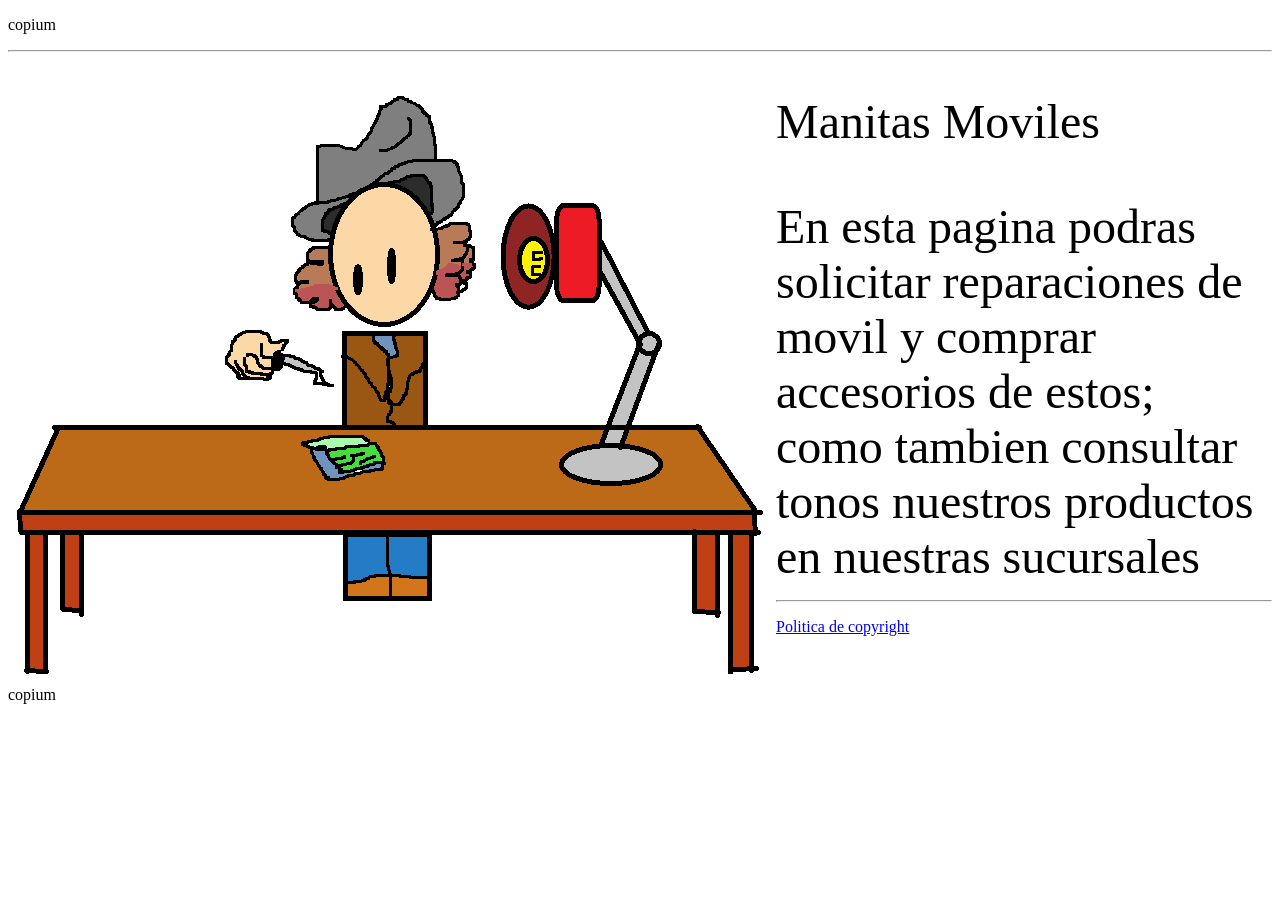
==== index.html @ 9a7a2633 "Update index.html" ====
<!DOCTYPE html>
<html>
<head>
<title>
  Manitas Moviles
</title>
</head>
<body>
  <header>
    <p>copium</p>  
  </header>
  <hr>
  <img src="logo.png" alt="Descripción de mi imagen" align = left>
  <br>
<p align = rigth > <font size ="+20" >Manitas Moviles </font></p>
   <br>
  <p><font size ="+5"> En esta pagina podras solicitar reparaciones de movil y comprar accesorios de estos; como tambien consultar tonos nuestros productos en nuestras sucursales </font></p> 

<hr>  
    <footer>
     <p align = rigth ><a href="DerechosDeAutor.html"  >Politica de copyright</a></p> 
      <br>
      
    <p>copium</p>
  </footer>
</body>

</html>
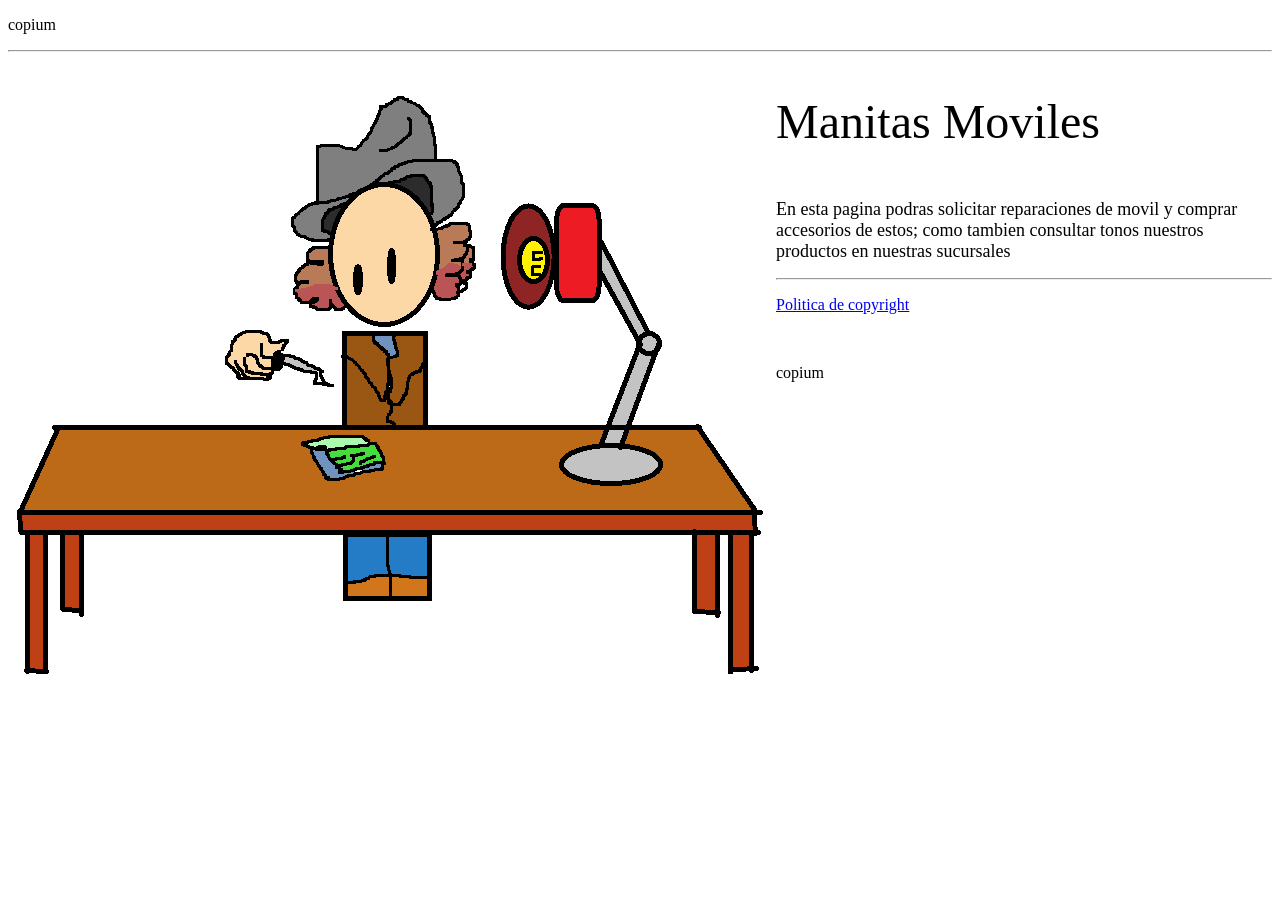
==== commit 82360b87: "Update index.html" ====
--- a/index.html
+++ b/index.html
@@ -14,7 +14,7 @@
   <br>
 <p align = rigth > <font size ="+20" >Manitas Moviles </font></p>
    <br>
-  <p><font size ="+5"> En esta pagina podras solicitar reparaciones de movil y comprar accesorios de estos; como tambien consultar tonos nuestros productos en nuestras sucursales </font></p> 
+  <p><font size ="+1"> En esta pagina podras solicitar reparaciones de movil y comprar accesorios de estos; como tambien consultar tonos nuestros productos en nuestras sucursales </font></p> 
 
 <hr>  
     <footer>
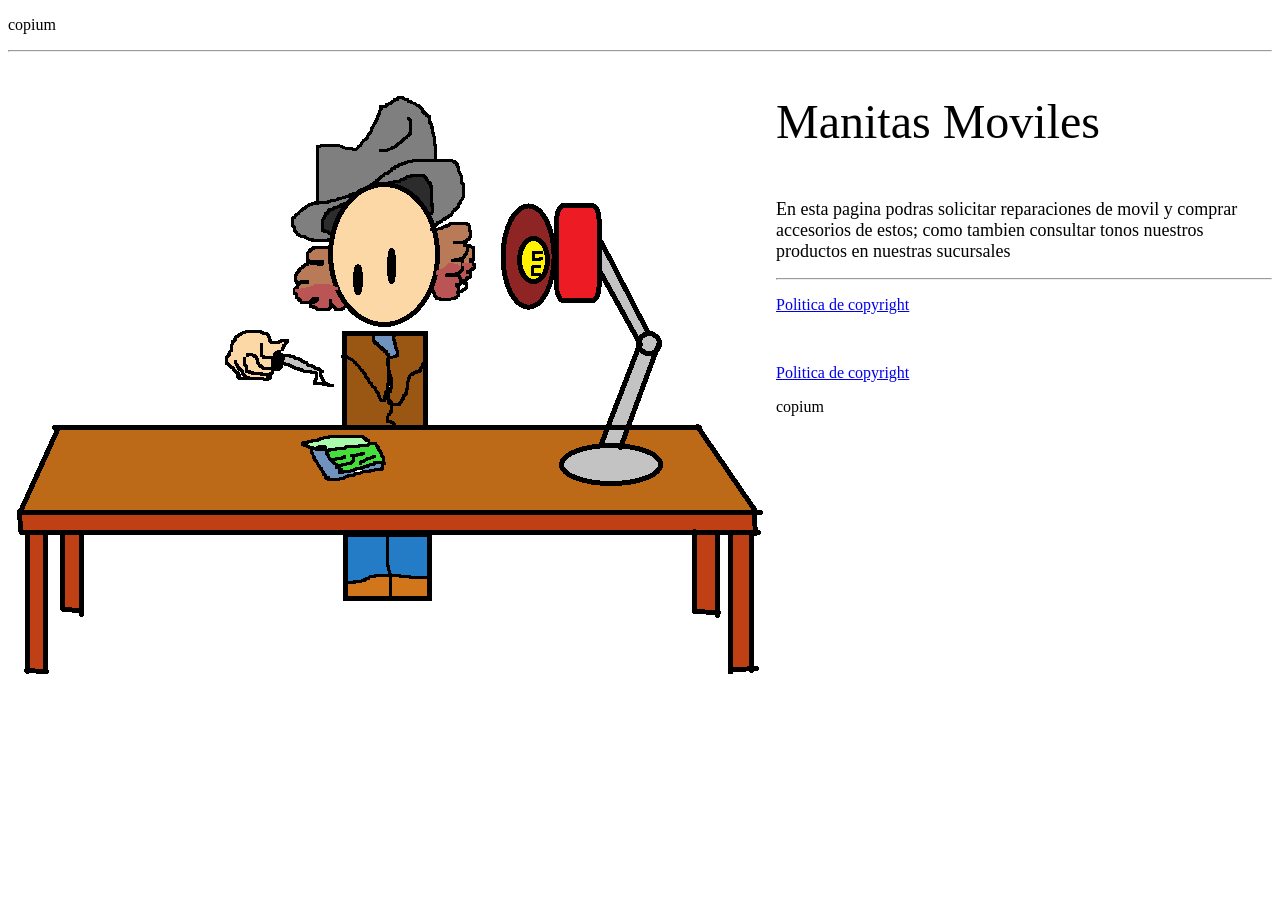
==== commit f02b0a88: "Update index.html" ====
--- a/index.html
+++ b/index.html
@@ -20,6 +20,7 @@
     <footer>
      <p align = rigth ><a href="DerechosDeAutor.html"  >Politica de copyright</a></p> 
       <br>
+     <p align = rigth ><a href="politica de privacidad.html"  >Politica de copyright</a></p> 
       
     <p>copium</p>
   </footer>
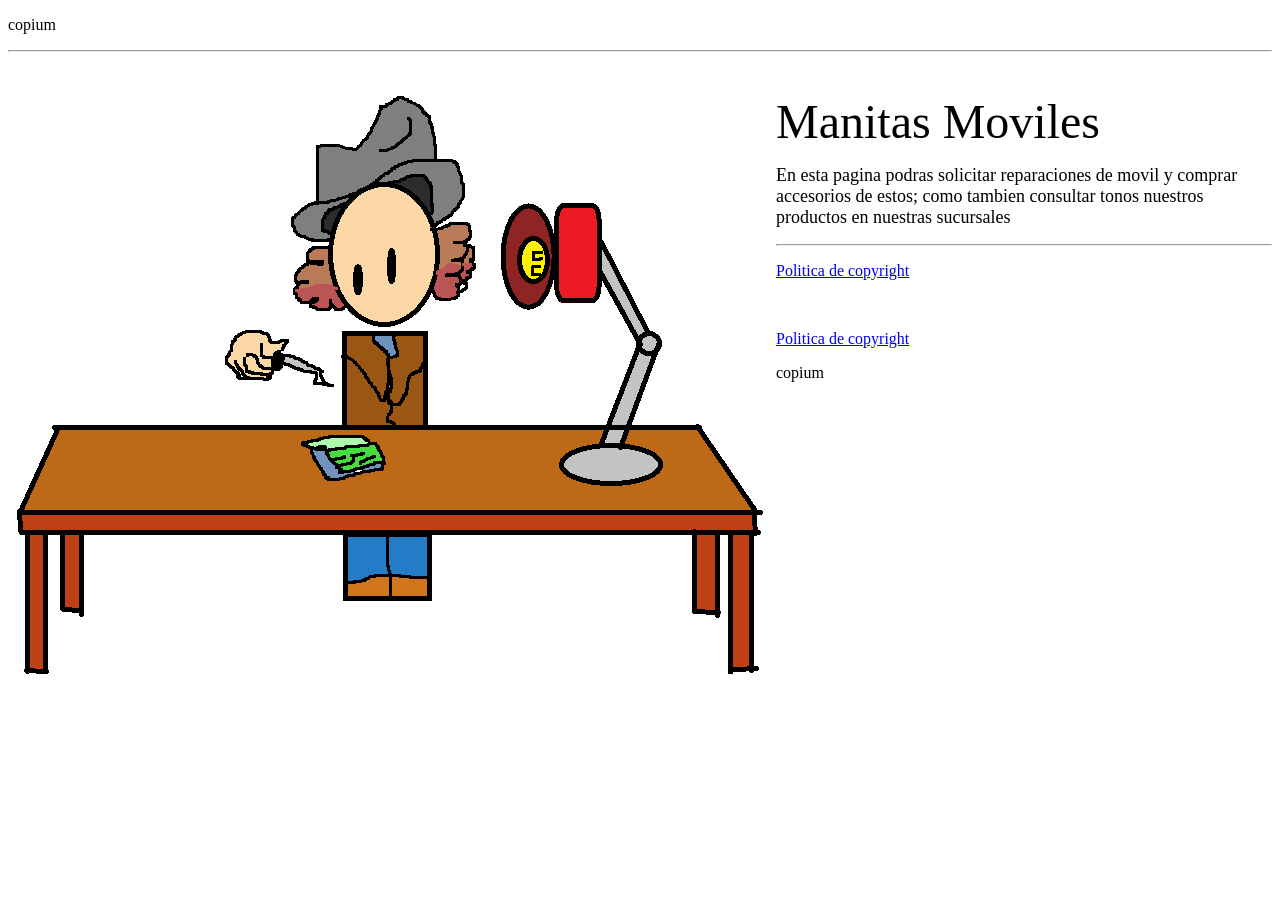
==== commit aec837ba: "Update index.html" ====
--- a/index.html
+++ b/index.html
@@ -13,7 +13,7 @@
   <img src="logo.png" alt="Descripción de mi imagen" align = left>
   <br>
 <p align = rigth > <font size ="+20" >Manitas Moviles </font></p>
-   <br>
+   
   <p><font size ="+1"> En esta pagina podras solicitar reparaciones de movil y comprar accesorios de estos; como tambien consultar tonos nuestros productos en nuestras sucursales </font></p> 
 
 <hr>  
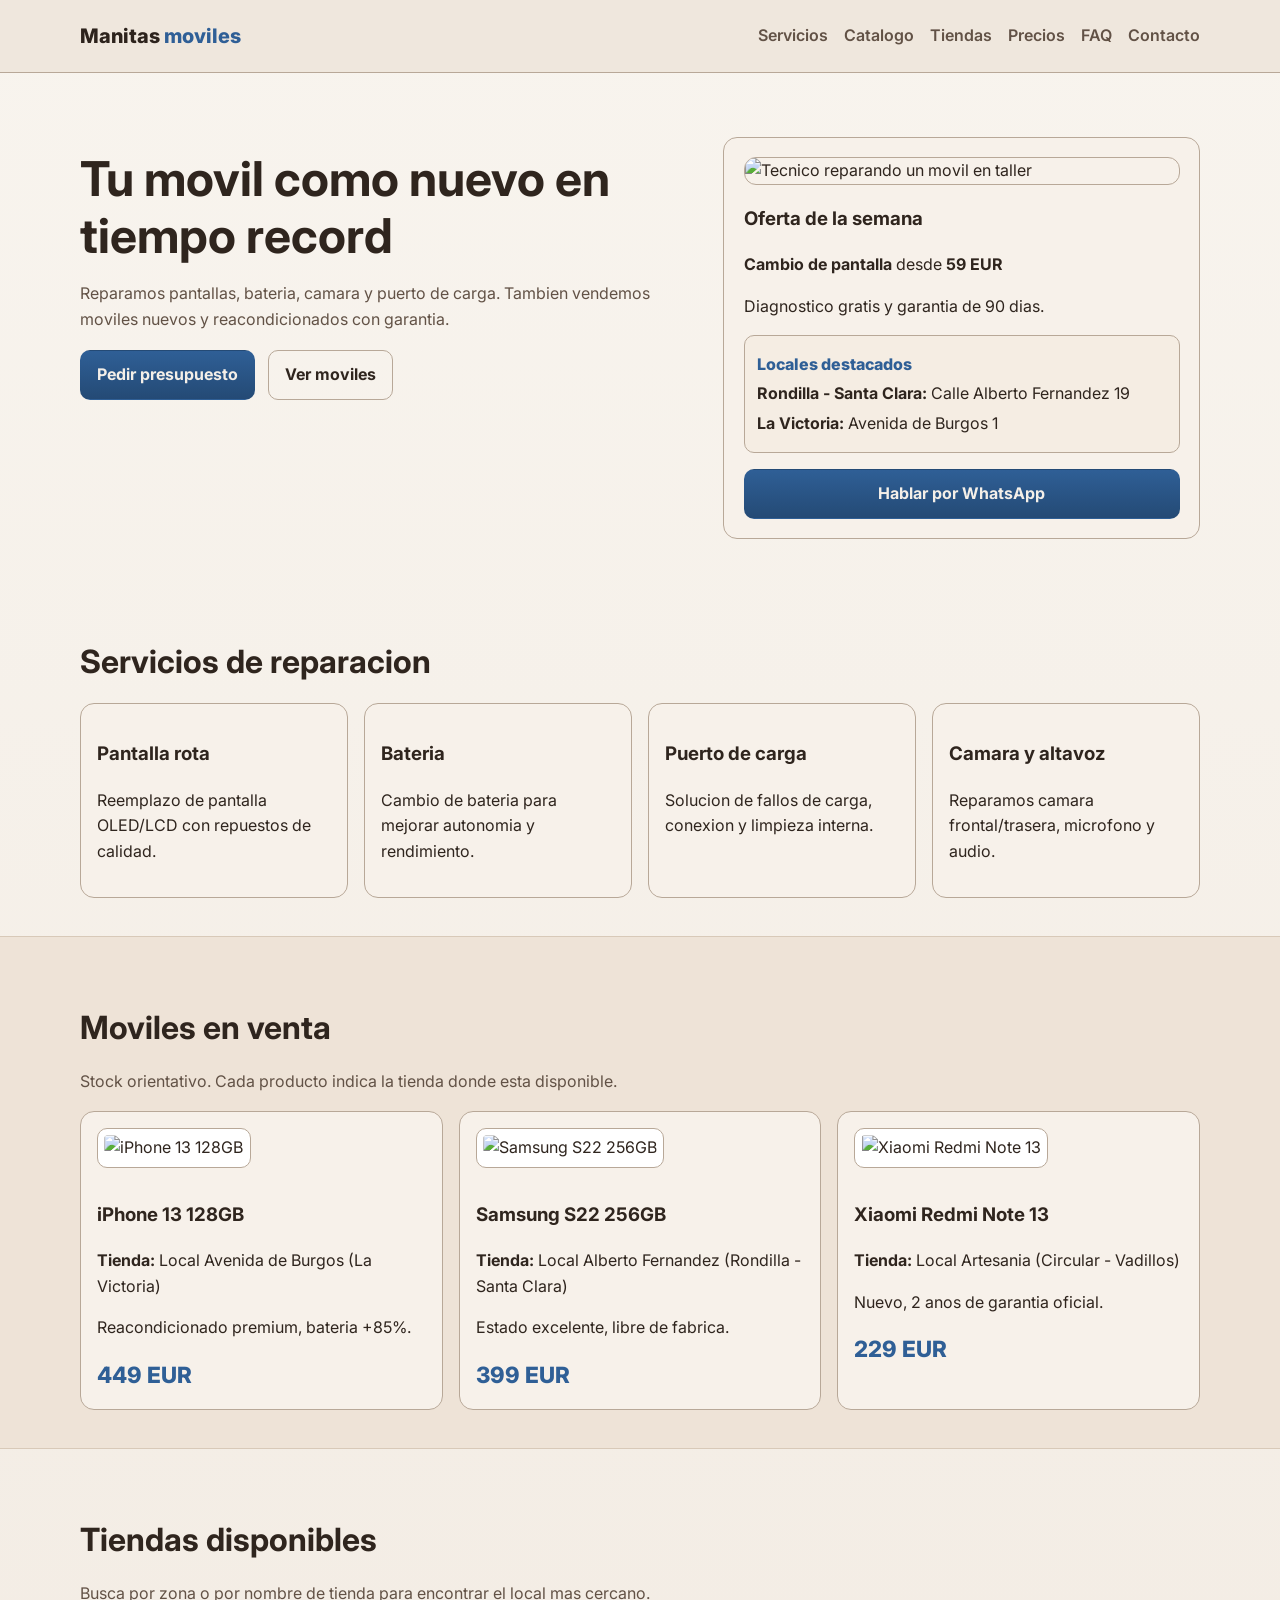
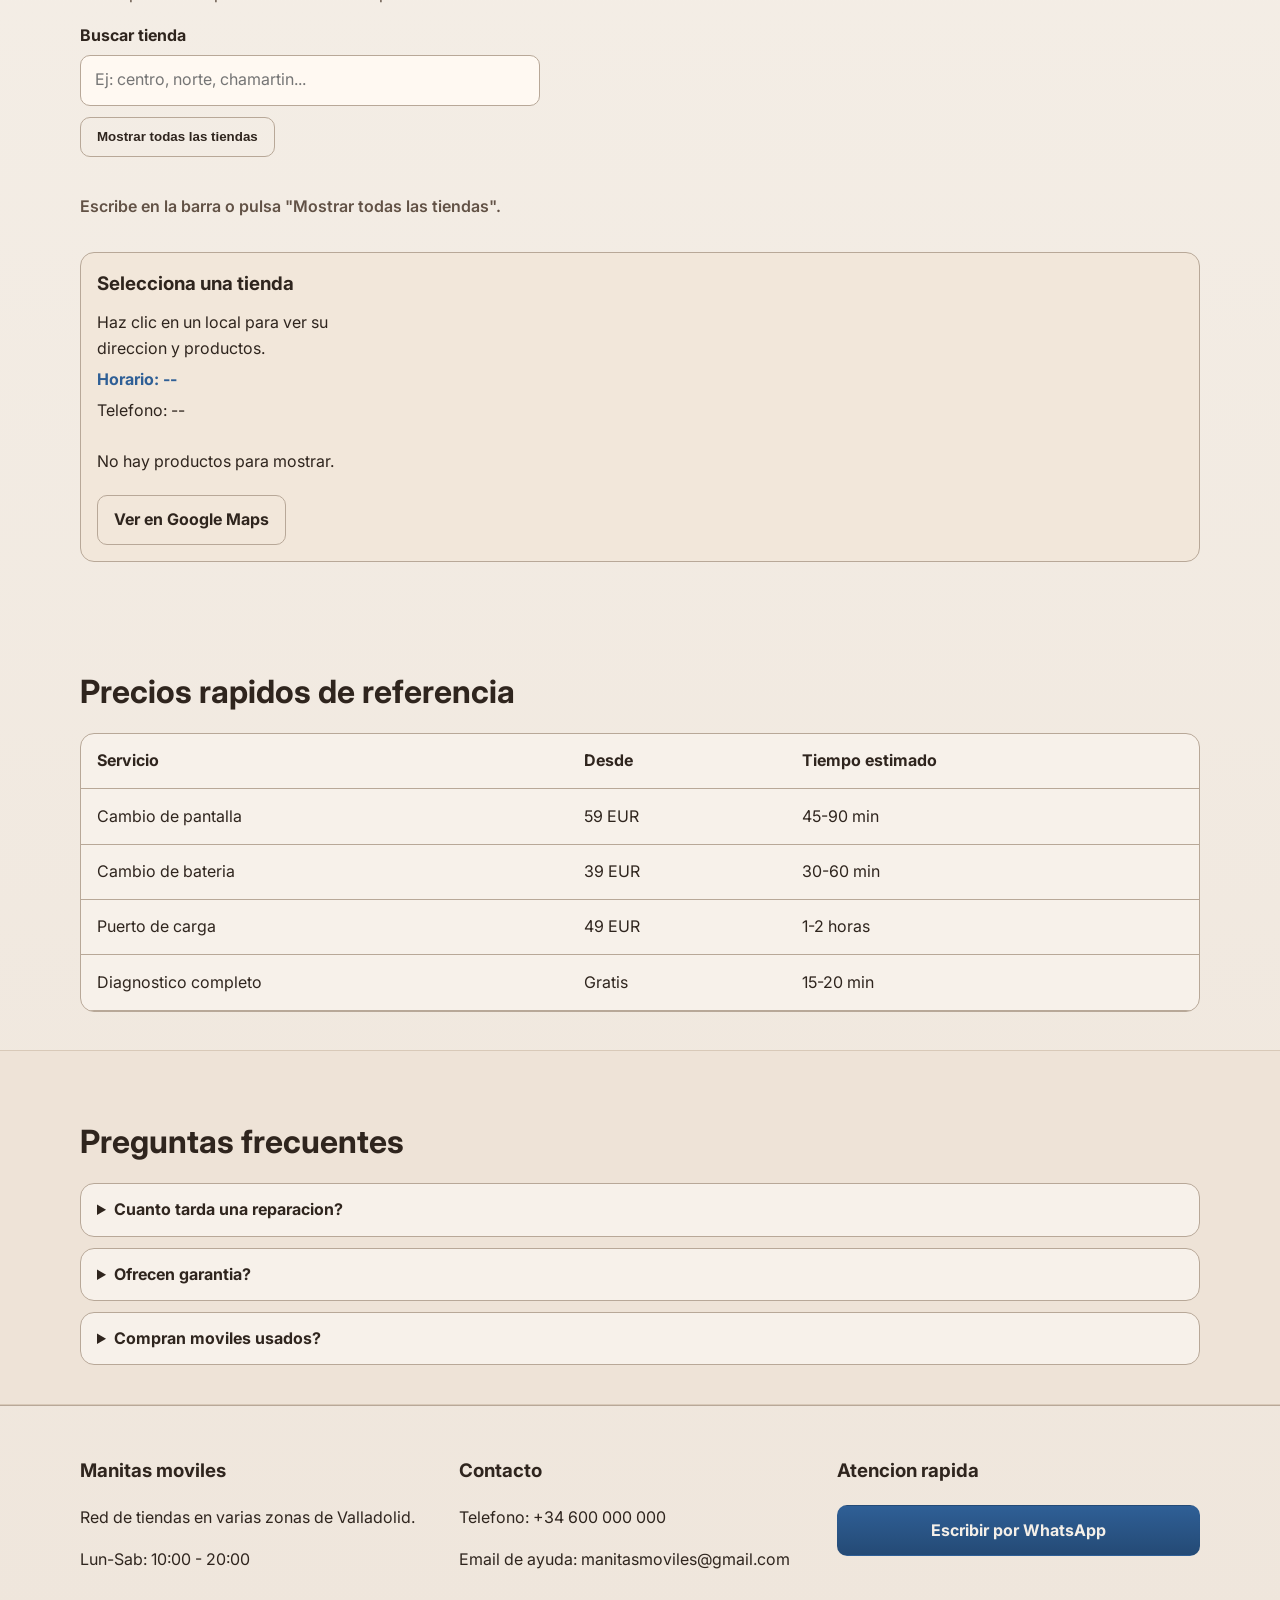
==== commit 510ccf5b: "Add files via upload" ====
--- a/index.html
+++ b/index.html
@@ -1,29 +1,321 @@
-<!DOCTYPE html>
-<html>
+<!doctype html>
+<html lang="es">
 <head>
-<title>
-  Manitas Moviles
-</title>
+  <meta charset="UTF-8" />
+  <meta name="viewport" content="width=device-width, initial-scale=1.0" />
+  <title>Manitas moviles | Venta y Reparacion de Moviles</title>
+  <meta name="description" content="Venta de moviles nuevos y reacondicionados. Reparacion rapida de pantallas, baterias, puertos y mas." />
+  <link rel="preconnect" href="https://fonts.googleapis.com" />
+  <link rel="preconnect" href="https://fonts.gstatic.com" crossorigin />
+  <link href="https://fonts.googleapis.com/css2?family=Inter:wght@400;600;700;800&display=swap" rel="stylesheet" />
+  <link rel="stylesheet" href="styles.css" />
 </head>
 <body>
-  <header>
-    <p>copium</p>  
+  <header class="header">
+    <div class="container nav">
+      <a href="#" class="logo">Manitas <span>moviles</span></a>
+      <nav>
+        <ul class="menu">
+          <li><a href="#servicios">Servicios</a></li>
+          <li><a href="#catalogo">Catalogo</a></li>
+          <li><a href="#tiendas">Tiendas</a></li>
+          <li><a href="#precios">Precios</a></li>
+          <li><a href="#faq">FAQ</a></li>
+          <li><a href="#contacto">Contacto</a></li>
+        </ul>
+      </nav>
+    </div>
   </header>
-  <hr>
-  <img src="logo.png" alt="Descripción de mi imagen" align = left>
-  <br>
-<p align = rigth > <font size ="+20" >Manitas Moviles </font></p>
-   
-  <p><font size ="+1"> En esta pagina podras solicitar reparaciones de movil y comprar accesorios de estos; como tambien consultar tonos nuestros productos en nuestras sucursales </font></p> 
-
-<hr>  
-    <footer>
-     <p align = rigth ><a href="DerechosDeAutor.html"  >Politica de copyright</a></p> 
-      <br>
-     <p align = rigth ><a href="politica de privacidad.html"  >Politica de copyright</a></p> 
-      
-    <p>copium</p>
+
+  <main>
+    <section class="hero">
+      <div class="container hero-grid">
+        <div>
+          <h1>Tu movil como nuevo en tiempo record</h1>
+          <p class="lead">
+            Reparamos pantallas, bateria, camara y puerto de carga.
+            Tambien vendemos moviles nuevos y reacondicionados con garantia.
+          </p>
+          <div class="hero-actions">
+            <a class="btn btn-primary" href="#contacto">Pedir presupuesto</a>
+            <a class="btn btn-light" href="#catalogo">Ver moviles</a>
+          </div>
+        </div>
+        <div class="hero-card">
+          <img
+            class="hero-image"
+            src="C:/Users/dbermudez/.cursor/projects/e-Proyecto-Cursor/assets/c__Users_dbermudez_AppData_Roaming_Cursor_User_workspaceStorage_cd42625ebc896cb40660fa3b84b409e7_images_jpeg-e2f3ebad-483b-43c5-ba98-8e9d3aec2d12.png"
+            alt="Tecnico reparando un movil en taller"
+          />
+          <h3>Oferta de la semana</h3>
+          <p><strong>Cambio de pantalla</strong> desde <strong>59 EUR</strong></p>
+          <p>Diagnostico gratis y garantia de 90 dias.</p>
+          <div class="home-stores">
+            <p class="home-stores-title">Locales destacados</p>
+            <p><strong>Rondilla - Santa Clara:</strong> Calle Alberto Fernandez 19</p>
+            <p><strong>La Victoria:</strong> Avenida de Burgos 1</p>
+          </div>
+          <a class="btn btn-primary w-full" id="whatsappTop" href="#" target="_blank" rel="noopener">Hablar por WhatsApp</a>
+        </div>
+      </div>
+    </section>
+
+    <section id="servicios" class="section">
+      <div class="container">
+        <h2>Servicios de reparacion</h2>
+        <div class="cards">
+          <article class="card">
+            <h3>Pantalla rota</h3>
+            <p>Reemplazo de pantalla OLED/LCD con repuestos de calidad.</p>
+          </article>
+          <article class="card">
+            <h3>Bateria</h3>
+            <p>Cambio de bateria para mejorar autonomia y rendimiento.</p>
+          </article>
+          <article class="card">
+            <h3>Puerto de carga</h3>
+            <p>Solucion de fallos de carga, conexion y limpieza interna.</p>
+          </article>
+          <article class="card">
+            <h3>Camara y altavoz</h3>
+            <p>Reparamos camara frontal/trasera, microfono y audio.</p>
+          </article>
+        </div>
+      </div>
+    </section>
+
+    <section id="catalogo" class="section section-alt">
+      <div class="container">
+        <h2>Moviles en venta</h2>
+        <p class="subtitle">Stock orientativo. Cada producto indica la tienda donde esta disponible.</p>
+        <div class="cards cards-products">
+          <article class="card product">
+            <img
+              class="product-image"
+              src="https://fdn2.gsmarena.com/vv/bigpic/apple-iphone-13.jpg"
+              alt="iPhone 13 128GB"
+              loading="lazy"
+            />
+            <h3>iPhone 13 128GB</h3>
+            <p><strong>Tienda:</strong> Local Avenida de Burgos (La Victoria)</p>
+            <p>Reacondicionado premium, bateria +85%.</p>
+            <p class="price">449 EUR</p>
+          </article>
+          <article class="card product">
+            <img
+              class="product-image"
+              src="https://fdn2.gsmarena.com/vv/bigpic/samsung-galaxy-s22-5g.jpg"
+              alt="Samsung S22 256GB"
+              loading="lazy"
+            />
+            <h3>Samsung S22 256GB</h3>
+            <p><strong>Tienda:</strong> Local Alberto Fernandez (Rondilla - Santa Clara)</p>
+            <p>Estado excelente, libre de fabrica.</p>
+            <p class="price">399 EUR</p>
+          </article>
+          <article class="card product">
+            <img
+              class="product-image"
+              src="https://fdn2.gsmarena.com/vv/bigpic/xiaomi-redmi-note-13-4g.jpg"
+              alt="Xiaomi Redmi Note 13"
+              loading="lazy"
+            />
+            <h3>Xiaomi Redmi Note 13</h3>
+            <p><strong>Tienda:</strong> Local Artesania (Circular - Vadillos)</p>
+            <p>Nuevo, 2 anos de garantia oficial.</p>
+            <p class="price">229 EUR</p>
+          </article>
+        </div>
+      </div>
+    </section>
+
+    <section id="tiendas" class="section">
+      <div class="container">
+        <h2>Tiendas disponibles</h2>
+        <p class="subtitle">Busca por zona o por nombre de tienda para encontrar el local mas cercano.</p>
+        <div class="store-search">
+          <label for="zonaBusqueda" class="search-label">Buscar tienda</label>
+          <input
+            id="zonaBusqueda"
+            class="search-input"
+            type="search"
+            placeholder="Ej: centro, norte, chamartin..."
+            aria-describedby="resultadoBusqueda"
+          />
+        </div>
+        <div class="store-actions">
+          <button id="showAllStoresBtn" class="btn btn-light" type="button">Mostrar todas las tiendas</button>
+        </div>
+        <p id="autocompleteHint" class="autocomplete-hint" aria-live="polite"></p>
+        <p id="resultadoBusqueda" class="search-result" aria-live="polite">Escribe en la barra o pulsa "Mostrar todas las tiendas".</p>
+        <div id="listaTiendas" class="cards stores-grid">
+          <article
+            class="card store-card"
+            tabindex="0"
+            role="button"
+            data-store-id="artesania"
+            data-store-zone="Circular - Vadillos"
+            data-store-name="Local Artesania"
+            data-store-address="Calle Artesania 2, Circular - Vadillos, Valladolid"
+            data-store-products="iPhone reacondicionados, Cambios de pantalla, Fundas y protectores"
+            data-store-phone="+34 983 214 736"
+          >
+            <h3>Local Artesania</h3>
+            <p class="store-zone">Zona: Circular - Vadillos</p>
+            <p class="store-address">Calle Artesania 2, Valladolid</p>
+            <p>Telefono: <a href="tel:+34983214736">+34 983 214 736</a></p>
+          </article>
+          <article
+            class="card store-card"
+            tabindex="0"
+            role="button"
+            data-store-id="alberto"
+            data-store-zone="Rondilla - Santa Clara"
+            data-store-name="Local Alberto Fernandez"
+            data-store-address="Calle Alberto Fernandez 19, Rondilla - Santa Clara, Valladolid"
+            data-store-products="Samsung Galaxy, Cambios de bateria, Accesorios de carga"
+            data-store-phone="+34 983 527 841"
+          >
+            <h3>Local Alberto Fernandez</h3>
+            <p class="store-zone">Zona: Rondilla - Santa Clara</p>
+            <p class="store-address">Calle Alberto Fernandez 19, Valladolid</p>
+            <p>Telefono: <a href="tel:+34983527841">+34 983 527 841</a></p>
+          </article>
+          <article
+            class="card store-card"
+            tabindex="0"
+            role="button"
+            data-store-id="garcilaso"
+            data-store-zone="Rondilla - Santa Clara"
+            data-store-name="Local Garcilaso de la Vega"
+            data-store-address="Calle Garcilaso de la Vega 4, Rondilla - Santa Clara, Valladolid"
+            data-store-products="Google Pixel, Reparacion de camara, Cristales templados"
+            data-store-phone="+34 983 618 503"
+          >
+            <h3>Local Garcilaso de la Vega</h3>
+            <p class="store-zone">Zona: Rondilla - Santa Clara</p>
+            <p class="store-address">Calle Garcilaso de la Vega 4, Valladolid</p>
+            <p>Telefono: <a href="tel:+34983618503">+34 983 618 503</a></p>
+          </article>
+          <article
+            class="card store-card"
+            tabindex="0"
+            role="button"
+            data-store-id="burgos"
+            data-store-zone="La Victoria"
+            data-store-name="Local Avenida de Burgos"
+            data-store-address="Avenida de Burgos 1, La Victoria, Valladolid"
+            data-store-products="iPhone 13, Samsung S22, Reparaciones en menos de 1 hora"
+            data-store-phone="+34 983 492 167"
+          >
+            <h3>Local Avenida de Burgos</h3>
+            <p class="store-zone">Zona: La Victoria</p>
+            <p class="store-address">Avenida de Burgos 1, Valladolid</p>
+            <p>Telefono: <a href="tel:+34983492167">+34 983 492 167</a></p>
+          </article>
+        </div>
+        <article id="storeInfo" class="store-info" aria-live="polite">
+          <h3 id="storeInfoName">Selecciona una tienda</h3>
+          <div class="store-info-layout">
+            <iframe
+              id="storeInfoMapPreview"
+              class="store-local-image"
+              src=""
+              title="Vista de la direccion en Google Maps"
+              loading="lazy"
+              referrerpolicy="no-referrer-when-downgrade"
+            ></iframe>
+            <div>
+              <p id="storeInfoAddress">Haz clic en un local para ver su direccion y productos.</p>
+              <p id="storeInfoHours" class="store-hours">Horario: --</p>
+              <p id="storeInfoPhone">Telefono: --</p>
+            </div>
+          </div>
+          <div id="storeInfoProducts" class="store-product-list"></div>
+          <a id="storeInfoMap" class="btn btn-light" href="#" target="_blank" rel="noopener">Ver en Google Maps</a>
+        </article>
+      </div>
+    </section>
+
+    <section id="precios" class="section">
+      <div class="container">
+        <h2>Precios rapidos de referencia</h2>
+        <div class="table-wrap">
+          <table>
+            <thead>
+              <tr>
+                <th>Servicio</th>
+                <th>Desde</th>
+                <th>Tiempo estimado</th>
+              </tr>
+            </thead>
+            <tbody>
+              <tr>
+                <td>Cambio de pantalla</td>
+                <td>59 EUR</td>
+                <td>45-90 min</td>
+              </tr>
+              <tr>
+                <td>Cambio de bateria</td>
+                <td>39 EUR</td>
+                <td>30-60 min</td>
+              </tr>
+              <tr>
+                <td>Puerto de carga</td>
+                <td>49 EUR</td>
+                <td>1-2 horas</td>
+              </tr>
+              <tr>
+                <td>Diagnostico completo</td>
+                <td>Gratis</td>
+                <td>15-20 min</td>
+              </tr>
+            </tbody>
+          </table>
+        </div>
+      </div>
+    </section>
+
+    <section id="faq" class="section section-alt">
+      <div class="container">
+        <h2>Preguntas frecuentes</h2>
+        <div class="faq">
+          <details>
+            <summary>Cuanto tarda una reparacion?</summary>
+            <p>La mayoria de reparaciones comunes se entregan el mismo dia.</p>
+          </details>
+          <details>
+            <summary>Ofrecen garantia?</summary>
+            <p>Si, todas nuestras reparaciones incluyen garantia de 90 dias.</p>
+          </details>
+          <details>
+            <summary>Compran moviles usados?</summary>
+            <p>Si, hacemos valoracion en tienda segun estado y modelo.</p>
+          </details>
+        </div>
+      </div>
+    </section>
+  </main>
+
+  <footer id="contacto" class="footer">
+    <div class="container footer-grid">
+      <div>
+        <h3>Manitas moviles</h3>
+        <p>Red de tiendas en varias zonas de Valladolid.</p>
+        <p>Lun-Sab: 10:00 - 20:00</p>
+      </div>
+      <div>
+        <h3>Contacto</h3>
+        <p>Telefono: +34 600 000 000</p>
+        <p>Email de ayuda: manitasmoviles@gmail.com</p>
+      </div>
+      <div>
+        <h3>Atencion rapida</h3>
+        <a class="btn btn-primary w-full" id="whatsappBottom" href="#" target="_blank" rel="noopener">Escribir por WhatsApp</a>
+      </div>
+    </div>
   </footer>
+
+  <script src="script.js"></script>
 </body>
-
 </html>
--- a/styles.css
+++ b/styles.css
@@ -0,0 +1,454 @@
+:root {
+  --bg: #efe6dc;
+  --bg-soft: #d9ccc0;
+  --text: #2f251e;
+  --muted: #625246;
+  --primary: #2f5f96;
+  --primary-dark: #244a75;
+  --card: #f7f1ea;
+  --border: #b8a898;
+}
+
+* {
+  box-sizing: border-box;
+}
+
+body {
+  margin: 0;
+  font-family: Inter, Arial, sans-serif;
+  background: linear-gradient(180deg, #f8f4ee 0%, var(--bg) 100%);
+  color: var(--text);
+  line-height: 1.6;
+}
+
+.container {
+  width: min(1120px, 92%);
+  margin: 0 auto;
+}
+
+.header {
+  position: sticky;
+  top: 0;
+  z-index: 10;
+  background: rgba(239, 230, 220, 0.94);
+  backdrop-filter: blur(8px);
+  border-bottom: 1px solid var(--border);
+}
+
+.nav {
+  display: flex;
+  justify-content: space-between;
+  align-items: center;
+  min-height: 72px;
+}
+
+.logo {
+  color: #2d231c;
+  text-decoration: none;
+  font-weight: 800;
+  font-size: 1.25rem;
+}
+
+.logo span {
+  color: var(--primary);
+}
+
+.menu {
+  display: flex;
+  gap: 1rem;
+  list-style: none;
+  margin: 0;
+  padding: 0;
+}
+
+.menu a {
+  color: var(--muted);
+  text-decoration: none;
+  font-weight: 600;
+}
+
+.menu a:hover {
+  color: #2d231c;
+}
+
+.hero {
+  padding: 4rem 0 2rem;
+}
+
+.hero-grid {
+  display: grid;
+  grid-template-columns: 1.3fr 1fr;
+  gap: 1.5rem;
+  align-items: start;
+}
+
+.badge {
+  display: inline-block;
+  background: rgba(47, 95, 150, 0.15);
+  color: var(--primary);
+  border: 1px solid rgba(47, 95, 150, 0.35);
+  padding: 0.3rem 0.7rem;
+  border-radius: 999px;
+  font-weight: 700;
+  font-size: 0.85rem;
+}
+
+h1 {
+  font-size: clamp(1.9rem, 4vw, 3rem);
+  margin: 0.8rem 0 0.6rem;
+  line-height: 1.2;
+}
+
+h2 {
+  font-size: clamp(1.4rem, 2.5vw, 2rem);
+  margin-bottom: 0.3rem;
+}
+
+.lead,
+.subtitle {
+  color: var(--muted);
+}
+
+.hero-actions {
+  display: flex;
+  gap: 0.8rem;
+  margin-top: 1.1rem;
+}
+
+.btn {
+  display: inline-block;
+  text-decoration: none;
+  border-radius: 10px;
+  padding: 0.72rem 1rem;
+  font-weight: 700;
+  border: 1px solid transparent;
+  transition: 0.2s ease;
+}
+
+.btn-primary {
+  background: linear-gradient(180deg, var(--primary), var(--primary-dark));
+  color: #f4efe8;
+}
+
+.btn-primary:hover {
+  transform: translateY(-1px);
+}
+
+.btn-light {
+  background: transparent;
+  border-color: var(--border);
+  color: var(--text);
+}
+
+.hero-card,
+.card,
+.table-wrap,
+.faq details {
+  background: var(--card);
+  border: 1px solid var(--border);
+  border-radius: 14px;
+}
+
+.hero-card {
+  padding: 1.2rem;
+}
+
+.hero-image {
+  width: 100%;
+  border-radius: 12px;
+  border: 1px solid var(--border);
+  margin-bottom: 0.8rem;
+  display: block;
+}
+
+.home-stores {
+  margin: 0.8rem 0 1rem;
+  padding: 0.7rem 0.8rem;
+  border: 1px solid var(--border);
+  border-radius: 10px;
+  background: #f5ede3;
+}
+
+.home-stores p {
+  margin: 0.25rem 0;
+}
+
+.home-stores-title {
+  margin: 0;
+  font-weight: 800;
+  color: var(--primary);
+}
+
+.w-full {
+  width: 100%;
+  text-align: center;
+}
+
+.section {
+  padding: 2.4rem 0;
+}
+
+.section-alt {
+  background: #eee3d7;
+  border-top: 1px solid #d8c9b8;
+  border-bottom: 1px solid #d8c9b8;
+}
+
+.cards {
+  display: grid;
+  grid-template-columns: repeat(4, minmax(0, 1fr));
+  gap: 1rem;
+  margin-top: 1rem;
+}
+
+.cards-products {
+  grid-template-columns: repeat(3, minmax(0, 1fr));
+}
+
+.stores-grid {
+  grid-template-columns: repeat(3, minmax(0, 1fr));
+}
+
+.card {
+  padding: 1rem;
+}
+
+.service-image {
+  width: 100%;
+  height: 170px;
+  object-fit: cover;
+  border-radius: 10px;
+  border: 1px solid var(--border);
+  margin-bottom: 0.7rem;
+}
+
+.store-search {
+  margin-top: 1rem;
+}
+
+.store-actions {
+  margin-top: 0.7rem;
+}
+
+.search-label {
+  display: block;
+  font-weight: 700;
+  margin-bottom: 0.4rem;
+}
+
+.search-input {
+  width: 100%;
+  max-width: 460px;
+  border: 1px solid var(--border);
+  border-radius: 10px;
+  padding: 0.72rem 0.9rem;
+  font: inherit;
+  color: var(--text);
+  background: #fff9f2;
+}
+
+.search-input:focus {
+  outline: 2px solid rgba(47, 95, 150, 0.35);
+  outline-offset: 1px;
+}
+
+.search-result {
+  margin: 0.7rem 0 0;
+  color: var(--muted);
+  font-weight: 600;
+}
+
+.autocomplete-hint {
+  min-height: 1.2rem;
+  margin: 0.45rem 0 0;
+  color: var(--primary);
+  font-size: 0.95rem;
+  font-weight: 700;
+}
+
+.store-zone {
+  margin: 0.4rem 0;
+  font-weight: 700;
+  color: var(--primary);
+}
+
+.store-address {
+  display: none;
+}
+
+.store-card {
+  cursor: pointer;
+  transition: transform 0.18s ease, box-shadow 0.18s ease;
+}
+
+.store-card:hover,
+.store-card:focus-visible {
+  transform: translateY(-2px);
+  box-shadow: 0 5px 14px rgba(47, 37, 30, 0.12);
+  outline: none;
+}
+
+.store-card.is-active {
+  border-color: var(--primary);
+  box-shadow: 0 0 0 2px rgba(47, 95, 150, 0.15);
+}
+
+.store-info {
+  margin-top: 1rem;
+  background: #f2e7da;
+  border: 1px solid var(--border);
+  border-radius: 14px;
+  padding: 1rem;
+}
+
+.store-info h3 {
+  margin: 0 0 0.35rem;
+}
+
+.store-info p {
+  margin: 0.35rem 0;
+}
+
+.store-info-layout {
+  display: grid;
+  grid-template-columns: 280px 1fr;
+  gap: 1rem;
+  align-items: start;
+  margin-bottom: 0.9rem;
+}
+
+.store-local-image {
+  width: 100%;
+  height: 190px;
+  border-radius: 10px;
+  border: 1px solid var(--border);
+  background: #f6efe8;
+}
+
+.store-hours {
+  font-weight: 700;
+  color: var(--primary);
+}
+
+.store-product-list {
+  display: grid;
+  grid-template-columns: repeat(3, minmax(0, 1fr));
+  gap: 0.8rem;
+  margin-bottom: 0.9rem;
+}
+
+.store-product-item {
+  background: #f8f1e8;
+  border: 1px solid var(--border);
+  border-radius: 10px;
+  padding: 0.6rem;
+}
+
+.store-product-item img {
+  width: 100%;
+  height: 170px;
+  object-fit: contain;
+  border-radius: 8px;
+  border: 1px solid var(--border);
+  margin-bottom: 0.4rem;
+  background: #ffffff;
+  padding: 0.35rem;
+}
+
+.store-product-item h4 {
+  margin: 0 0 0.3rem;
+  font-size: 0.95rem;
+}
+
+.store-product-item p {
+  margin: 0;
+  font-size: 0.9rem;
+  color: var(--muted);
+}
+
+.product-image {
+  width: 100%;
+  height: 240px;
+  object-fit: contain;
+  background: #ffffff;
+  border: 1px solid var(--border);
+  border-radius: 10px;
+  margin-bottom: 0.8rem;
+  padding: 0.4rem;
+}
+
+.product .price {
+  font-size: 1.4rem;
+  margin: 0.5rem 0 0;
+  font-weight: 800;
+  color: var(--primary);
+}
+
+.table-wrap {
+  overflow: auto;
+  margin-top: 1rem;
+}
+
+table {
+  width: 100%;
+  border-collapse: collapse;
+}
+
+th,
+td {
+  text-align: left;
+  padding: 0.9rem 1rem;
+  border-bottom: 1px solid var(--border);
+}
+
+th {
+  color: #2f251e;
+}
+
+.faq {
+  margin-top: 1rem;
+  display: grid;
+  gap: 0.7rem;
+}
+
+.faq details {
+  padding: 0.8rem 1rem;
+}
+
+.faq summary {
+  cursor: pointer;
+  font-weight: 700;
+}
+
+.footer {
+  padding: 2rem 0;
+  border-top: 1px solid var(--border);
+}
+
+.footer-grid {
+  display: grid;
+  grid-template-columns: repeat(3, minmax(0, 1fr));
+  gap: 1rem;
+}
+
+@media (max-width: 900px) {
+  .hero-grid {
+    grid-template-columns: 1fr;
+  }
+
+  .cards,
+  .cards-products,
+  .stores-grid,
+  .footer-grid {
+    grid-template-columns: 1fr;
+  }
+
+  .store-info-layout,
+  .store-product-list {
+    grid-template-columns: 1fr;
+  }
+
+  .menu {
+    display: none;
+  }
+}
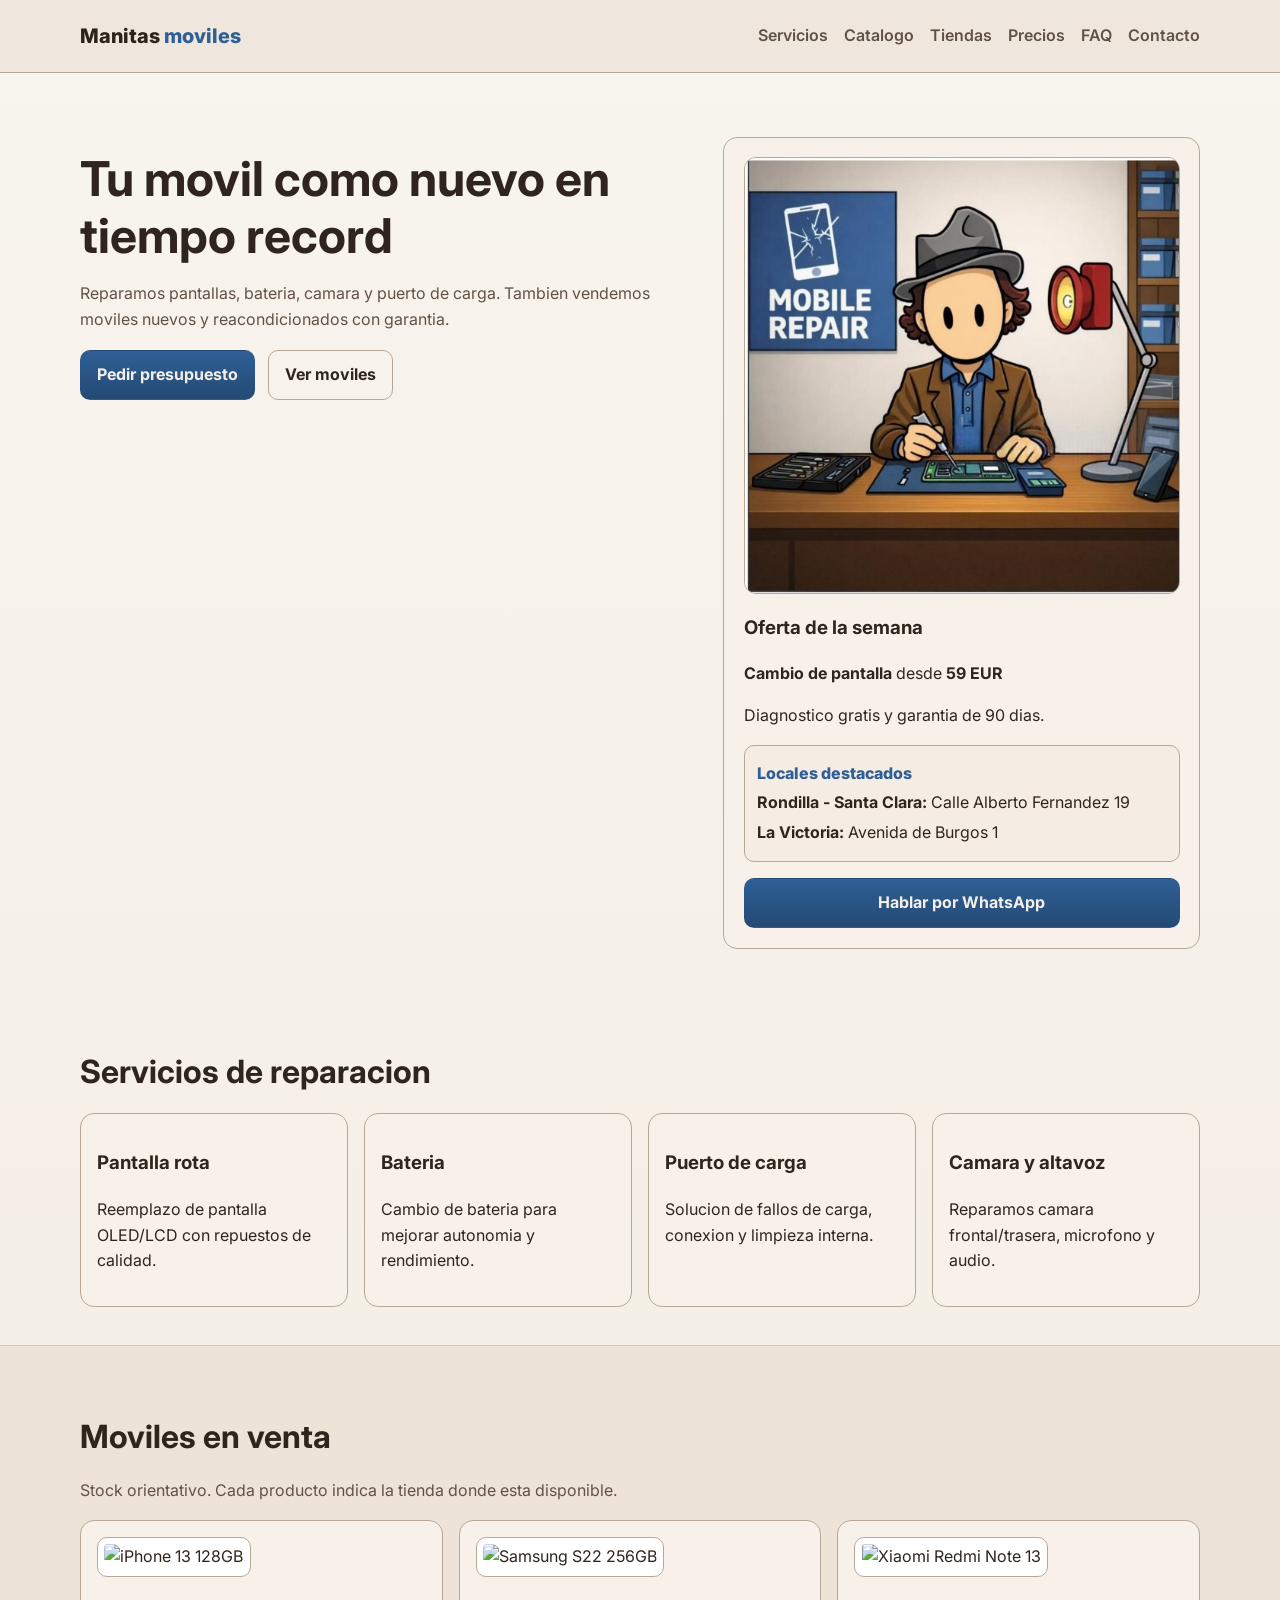
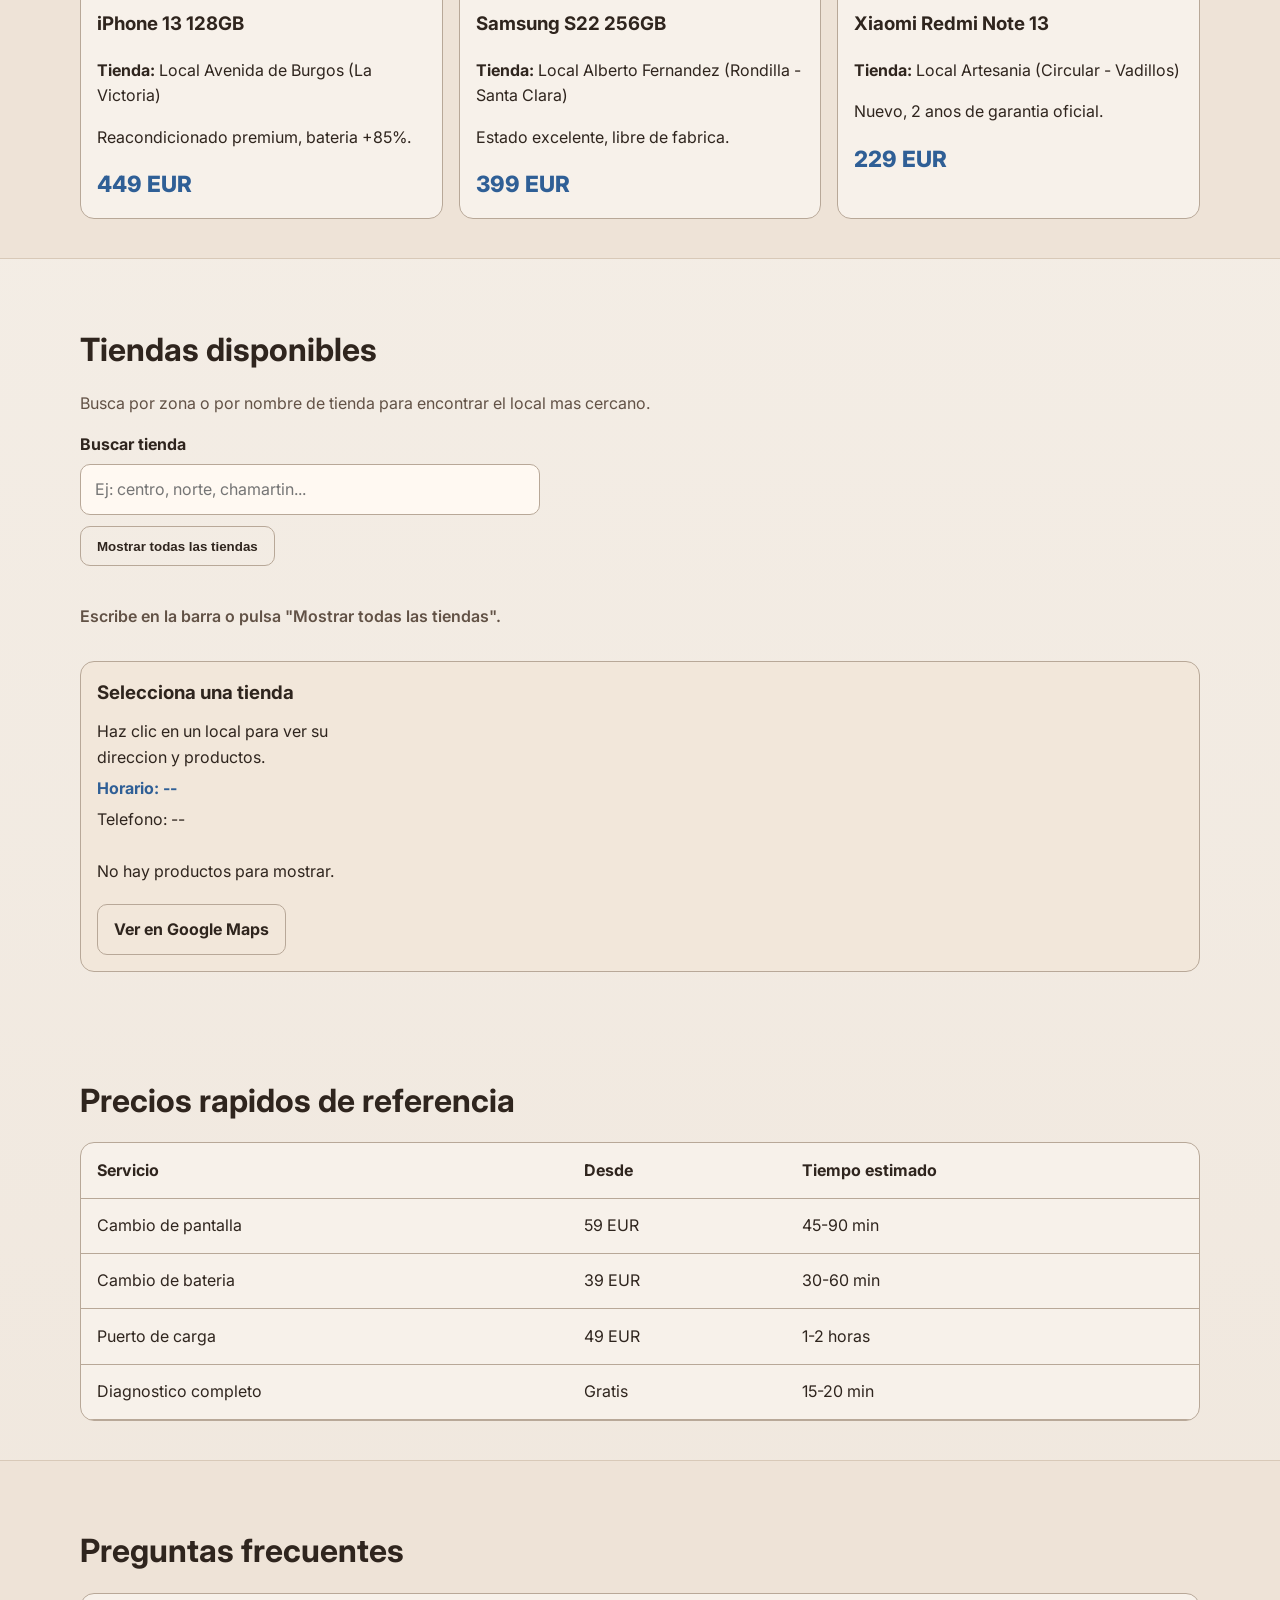
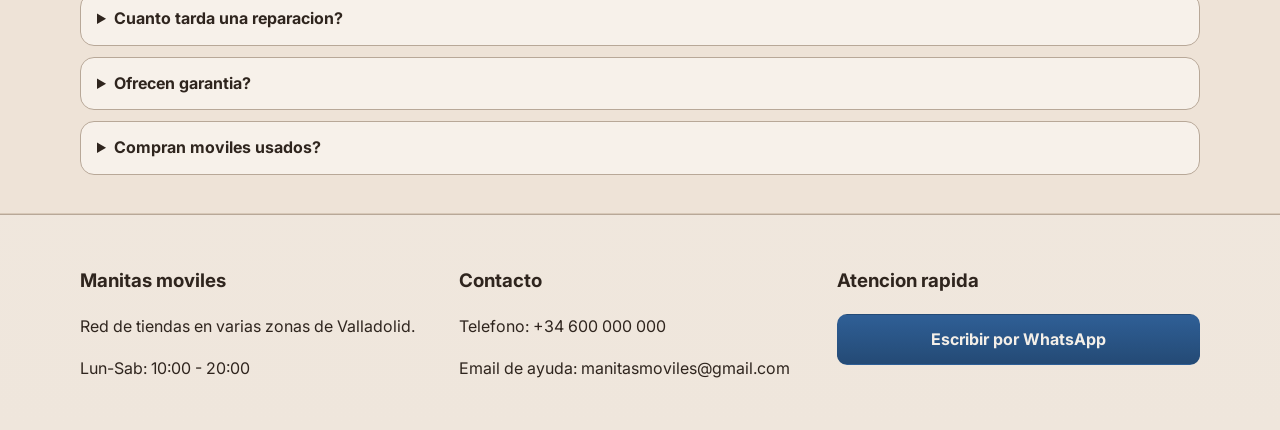
==== commit fd9a45d4: "Add files via upload" ====
--- a/index.html
+++ b/index.html
@@ -44,7 +44,7 @@
         <div class="hero-card">
           <img
             class="hero-image"
-            src="C:/Users/dbermudez/.cursor/projects/e-Proyecto-Cursor/assets/c__Users_dbermudez_AppData_Roaming_Cursor_User_workspaceStorage_cd42625ebc896cb40660fa3b84b409e7_images_jpeg-e2f3ebad-483b-43c5-ba98-8e9d3aec2d12.png"
+            src="jpeg.jfif"
             alt="Tecnico reparando un movil en taller"
           />
           <h3>Oferta de la semana</h3>
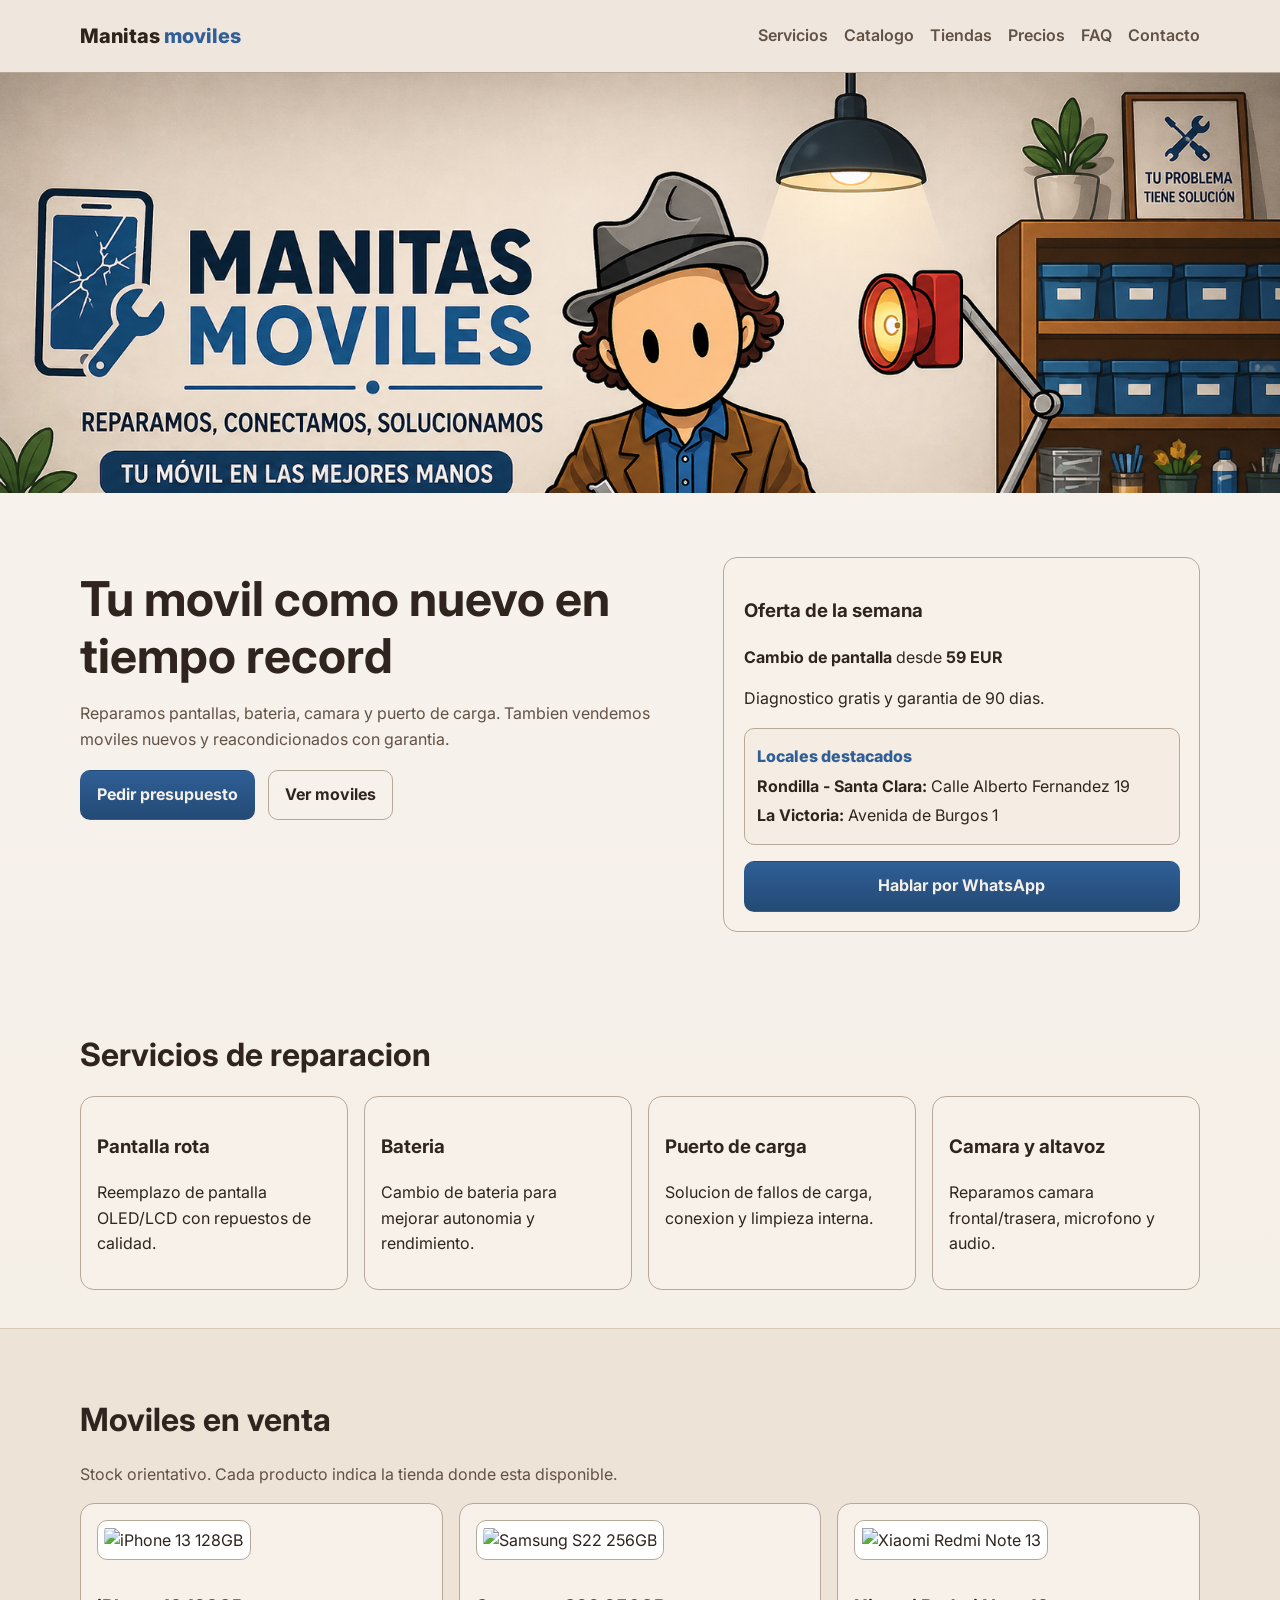
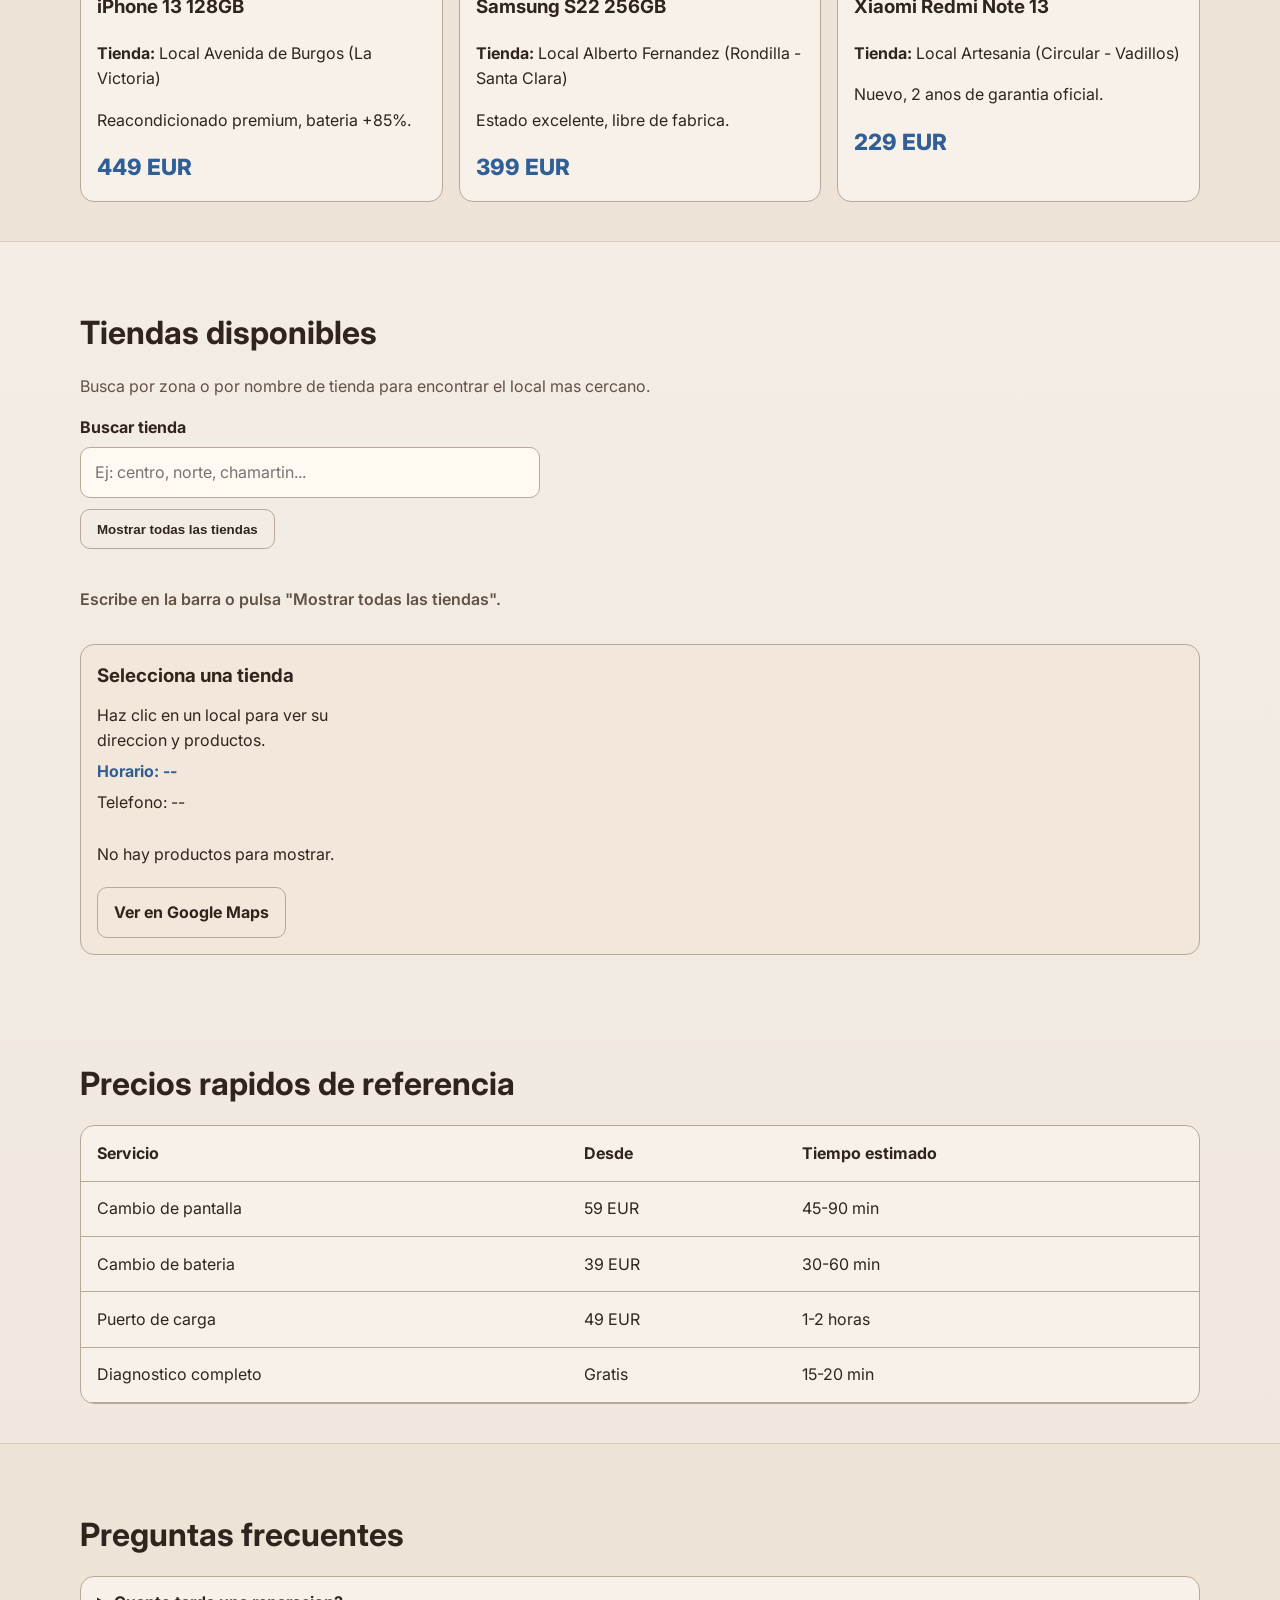
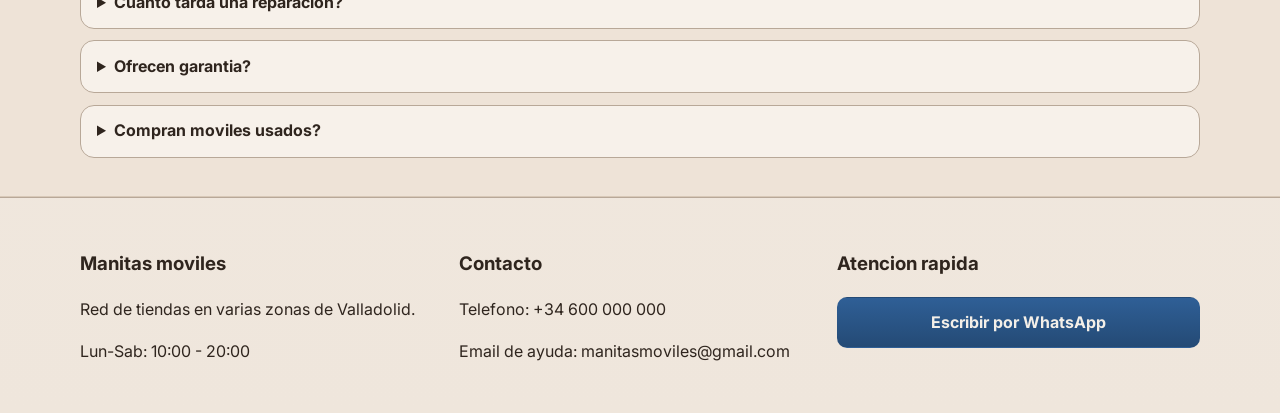
==== commit 00e870be: "Add files via upload" ====
--- a/index.html
+++ b/index.html
@@ -28,6 +28,14 @@
   </header>
 
   <main>
+    <section class="hero-cover">
+      <img
+        class="hero-cover-img"
+        src="este.png"
+        alt="Tecnico reparando un movil en taller"
+      />
+    </section>
+
     <section class="hero">
       <div class="container hero-grid">
         <div>
@@ -42,11 +50,6 @@
           </div>
         </div>
         <div class="hero-card">
-          <img
-            class="hero-image"
-            src="jpeg.jfif"
-            alt="Tecnico reparando un movil en taller"
-          />
           <h3>Oferta de la semana</h3>
           <p><strong>Cambio de pantalla</strong> desde <strong>59 EUR</strong></p>
           <p>Diagnostico gratis y garantia de 90 dias.</p>
@@ -213,6 +216,7 @@
             <p class="store-address">Avenida de Burgos 1, Valladolid</p>
             <p>Telefono: <a href="tel:+34983492167">+34 983 492 167</a></p>
           </article>
+
         </div>
         <article id="storeInfo" class="store-info" aria-live="polite">
           <h3 id="storeInfoName">Selecciona una tienda</h3>
--- a/styles.css
+++ b/styles.css
@@ -71,6 +71,20 @@
   color: #2d231c;
 }
 
+/* HERO COVER */
+.hero-cover {
+  width: 100%;
+  line-height: 0;
+}
+
+.hero-cover-img {
+  width: 100%;
+  height: 420px;
+  object-fit: cover;
+  object-position: center top;
+  display: block;
+}
+
 .hero {
   padding: 4rem 0 2rem;
 }
@@ -159,6 +173,8 @@
   border: 1px solid var(--border);
   margin-bottom: 0.8rem;
   display: block;
+  object-fit: cover;
+  aspect-ratio: 16 / 9;
 }
 
 .home-stores {
